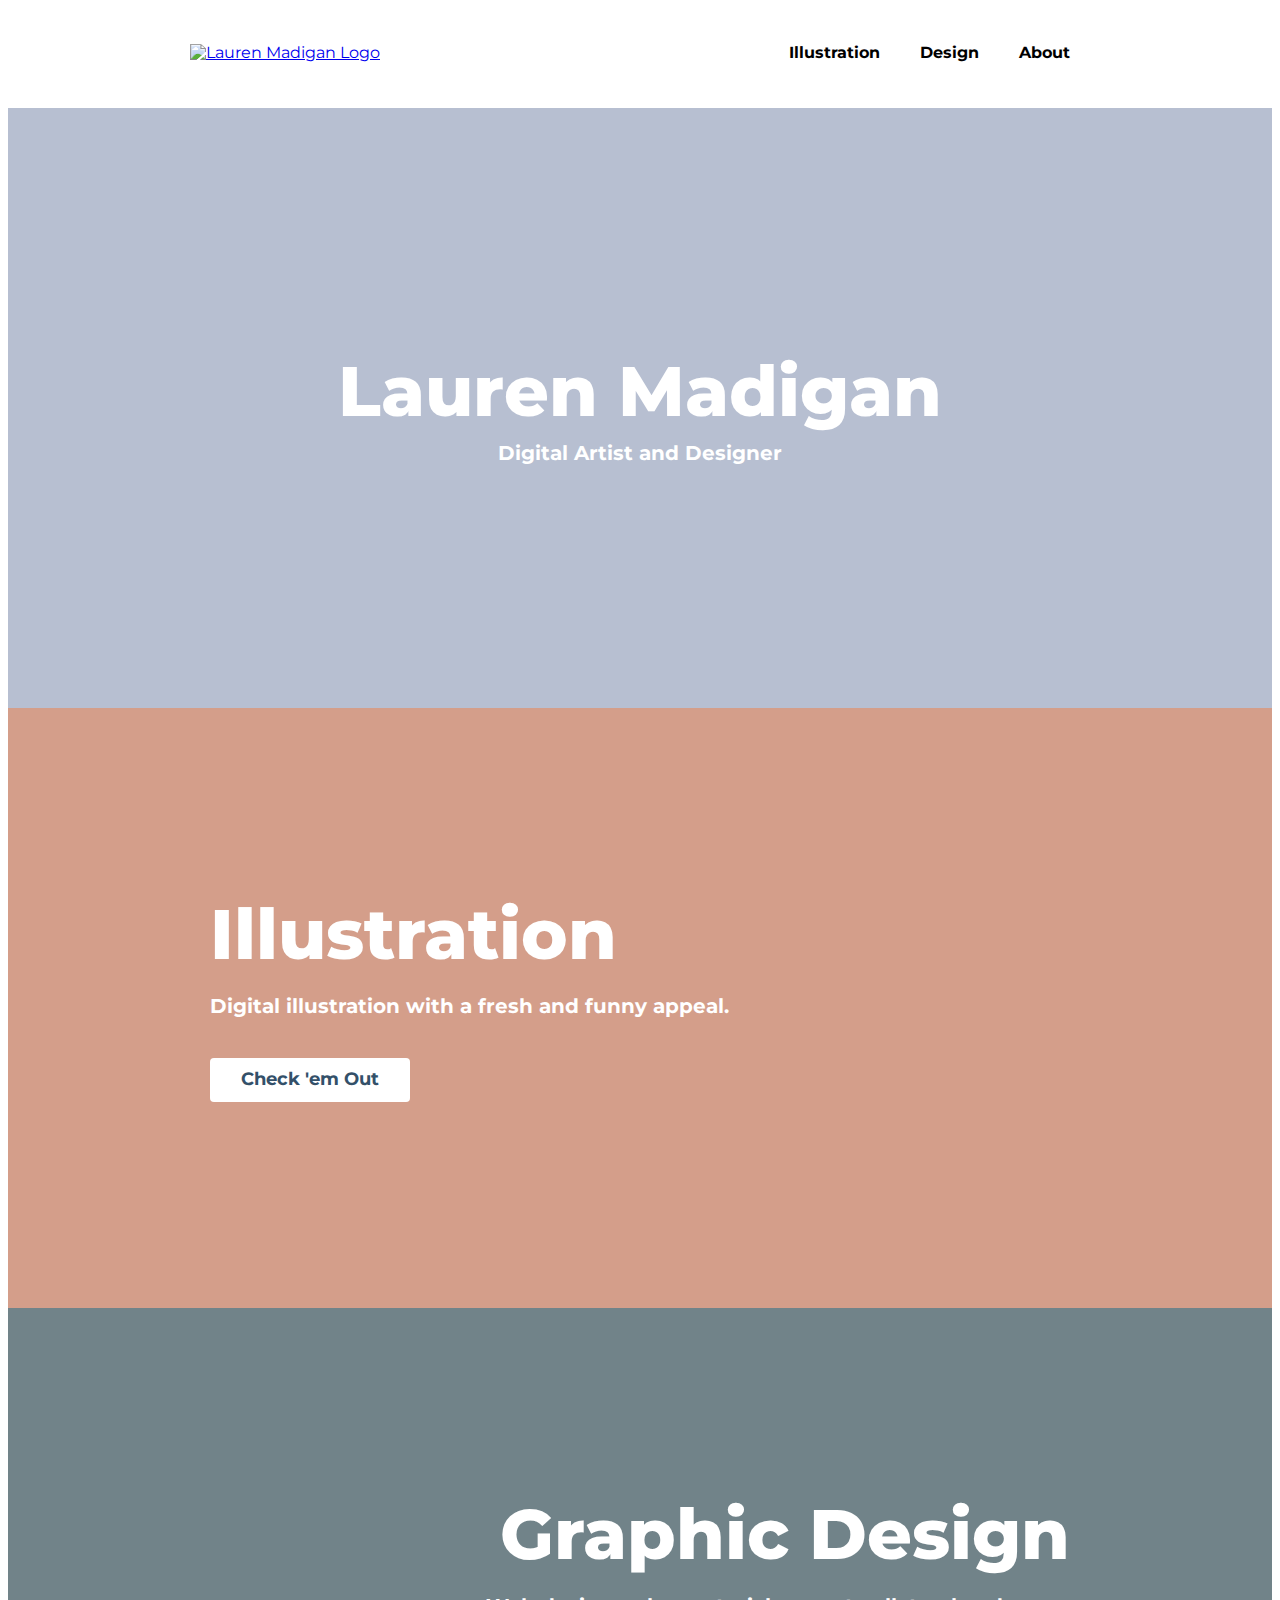
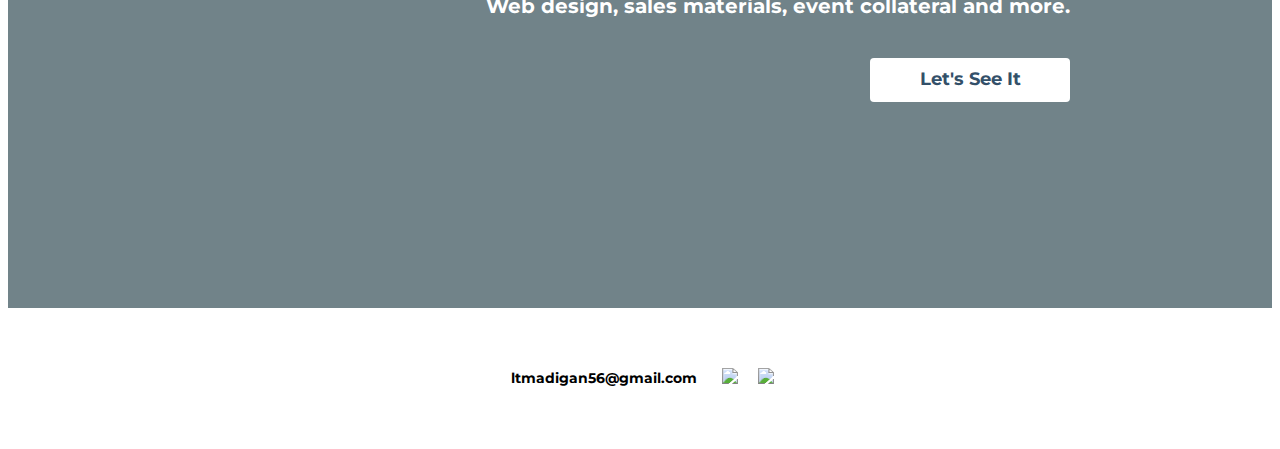
==== index.html @ 4bc65998 "Initial commit" ====
<!DOCTYPE html>
<html lang="en">
  <head>
    <!-- <link
      rel="stylesheet"
      href="https://maxcdn.bootstrapcdn.com/bootstrap/4.0.0/css/bootstrap.min.css"
      integrity="sha384-Gn5384xqQ1aoWXA+058RXPxPg6fy4IWvTNh0E263XmFcJlSAwiGgFAW/dAiS6JXm"
      crossorigin="anonymous"
    /> -->

    <link
      href="https://fonts.googleapis.com/css?family=Montserrat:400,700,800&display=swap"
      rel="stylesheet"
    />
    <meta charset="UTF-8" />
    <meta name="viewport" content="width=device-width, initial-scale=1.0" />
    <meta http-equiv="X-UA-Compatible" content="ie=edge" />
    <link rel="stylesheet" href="./css/normalize.css" />
    <link rel="stylesheet" href="./css/styles.css" />
    <title>FEWD Final Project Lauren Madigan</title>
  </head>

  <body>
    <div class="navigation">
      <div class="nav-logo">
        <a href="index.html"
          ><img src="https://i.imgur.com/mZYjOf1.png" alt="Lauren Madigan Logo"
        /></a>
      </div>
      <div class="nav-menu">
        <a href="illustration.html">Illustration</a>
        <a href="graphicdesign.html">Design</a>
        <!-- <a href="animation.html">Animation</a> -->
        <a href="about.html">About</a>
        <!-- <a href="contact.html">Contact</a> -->
      </div>
    </div>

    <div class="home-hero hero-mask-darken">
      <div class="home-hero-text">
        <h1>Lauren Madigan</h1>
        <h2>Digital Artist and Designer</h2>
      </div>
    </div>

    <div class="illu-block illu-mask-darken">
      <div class="illu-block-text">
        <h1>Illustration</h1>
        <h2>
          Digital illustration with a fresh and funny appeal.
        </h2>
        <a href="illustration.html"><button>Check 'em Out</button></a>
      </div>
    </div>

    <div class="design-block design-mask-darken">
      <div class="design-block-text">
        <h1>Graphic Design</h1>
        <h2>
          Web design, sales materials, event collateral and more.
        </h2>
        <a href="graphicdesign.html"><button>Let's See It</button></a>
      </div>
    </div>

    <footer>
      <div class="contact-info">
        <p>ltmadigan56@gmail.com</p>
      </div>
      <div class="social-media">
        <a href="https://www.instagram.com/lt_madigan/?hl=en"
          ><img src="https://img.icons8.com/metro/26/000000/instagram.png"
        /></a>
        <a href="https://www.instagram.com/lt_madigan/?hl=en"
          ><img src="https://img.icons8.com/metro/26/000000/linkedin.png"
        /></a>
      </div>
    </footer>

    <script src="js/script.js"></script>
  </body>
</html>
---- css/styles.css ----
body {
  font-family: "Montserrat", sans-serif;
}
.navigation {
  height: 30px;
  padding: 30px 0px;
  margin: 0px auto 10px auto;
  display: flex;
  justify-content: space-between;
  align-items: center;
  max-width: 900px;
}
.nav-menu {
  display: flex;
  justify-content: space-between;
}
.nav-logo img {
  max-height: 70px;
}
.nav-menu a {
  margin: 20px;
  text-decoration: none;
  font-family: "Montserrat", sans-serif;
  font-weight: 700;
  color: #000000;
  transition: 0.2s ease-in-out;
}

.nav-menu a:hover {
  color: #335069;
}

/* Homepage */

.home-hero {
  height: 600px;
  background-image: url(https://i.imgur.com/xymzCE1.png?1);
  background-size: cover;
  background-position: center;
  width: 100%;
  display: flex;
  align-items: center;
}
.home-hero-text {
  text-align: center;
  padding: auto 20px;
  margin: 0 auto;
  color: #ffffff;
  z-index: 2;
}
.illu-block {
  height: 600px;
  background-image: url(https://i.imgur.com/e2nEU2w.jpg);
  background-size: cover;
  background-position: center;
  width: 100%;
  display: flex;
  align-items: center;
  /* justify-content: center; */
}
.illu-block-text {
  display: flex;
  flex-direction: column;
  text-align: left;
  width: 900px;
  color: #ffffff;
  margin: 0 auto;
  z-index: 2;
}
.design-block {
  height: 600px;
  background-image: url(https://i.imgur.com/nbIwIam.jpg?2);
  background-size: cover;
  background-position: center;
  width: 100%;
  display: flex;
  align-items: center;
  /* justify-content: center; */
}
.design-block-text {
  display: flex;
  flex-direction: column;
  justify-content: flex-end;
  text-align: right;
  width: 900px;
  color: #ffffff;
  margin: 0 auto;
  z-index: 2;
}

.gallery {
  max-width: 900px;
  margin: 30px auto;
}
.gallery h1 {
  text-align: center;
}

.gallery h2 {
  text-align: center;
  margin: 10px 10px 60px 10px;
}

.images {
  display: grid;
  grid-template-columns: 1fr 1fr 1fr;
  grid-gap: 15px;
  margin: 50px auto;
}

.art {
  background-color: #ffffff;
  border-radius: 5px;
  height: auto;
  display: flex;
  flex-direction: column;
  transition: 0.2s ease-in-out;
}

/* Illustration Page */

.illu-1 {
  background-image: url(https://i.imgur.com/33XX5W5.jpg);
  background-size: cover;
  background-position: center center;
  width: 100%;
  height: 275px;
  position: relative;
  border-radius: 7px;
  transition: 0.2s ease-in-out;
}
.illu-1:hover {
  box-shadow: 0px 0px 10px rgba(55, 100, 115, 0.3);
}
.illu-2 {
  background-image: url(https://i.imgur.com/fdodBgp.png);
  background-size: cover;
  background-position: center center;
  width: 100%;
  height: 275px;
  position: relative;
  border-radius: 7px;
  transition: 0.2s ease-in-out;
}
.illu-2:hover {
  box-shadow: 0px 0px 10px rgba(55, 100, 115, 0.3);
}
.illu-3 {
  background-image: url(https://i.imgur.com/jPThajF.jpg);
  background-size: cover;
  background-position: center center;
  width: 100%;
  height: 275px;
  position: relative;
  border-radius: 7px;
  transition: 0.2s ease-in-out;
}
.illu-3:hover {
  box-shadow: 0px 0px 10px rgba(55, 100, 115, 0.3);
}
.illu-4 {
  background-image: url(https://i.imgur.com/e2nEU2w.jpg);
  background-size: cover;
  background-position: center center;
  width: 100%;
  height: 275px;
  position: relative;
  border-radius: 7px;
  transition: 0.2s ease-in-out;
}
.illu-4:hover {
  box-shadow: 0px 0px 10px rgba(55, 100, 115, 0.3);
}
.illu-5 {
  background-image: url(https://i.imgur.com/Sp2pTGI.jpg);
  background-size: cover;
  background-position: center center;
  width: 100%;
  height: 275px;
  position: relative;
  border-radius: 7px;
  transition: 0.2s ease-in-out;
}
.illu-5:hover {
  box-shadow: 0px 0px 10px rgba(55, 100, 115, 0.3);
}
.illu-6 {
  background-image: url(https://i.imgur.com/ApmLcyU.jpg);
  background-size: cover;
  background-position: center center;
  width: 100%;
  height: 275px;
  position: relative;
  border-radius: 7px;
  transition: 0.2s ease-in-out;
}
.illu-6:hover {
  box-shadow: 0px 0px 10px rgba(55, 100, 115, 0.3);
}
.illu-7 {
  background-image: url(https://i.imgur.com/mPZDxzH.jpg);
  background-size: cover;
  background-position: center center;
  width: 100%;
  height: 275px;
  position: relative;
  border-radius: 7px;
  transition: 0.2s ease-in-out;
}
.illu-7:hover {
  box-shadow: 0px 0px 10px rgba(55, 100, 115, 0.3);
}
.illu-8 {
  background-image: url(https://i.imgur.com/Yi64EyD.jpg?1);
  background-size: cover;
  background-position: center center;
  width: 100%;
  height: 275px;
  position: relative;
  border-radius: 7px;
  transition: 0.2s ease-in-out;
}
.illu-8:hover {
  box-shadow: 0px 0px 10px rgba(55, 100, 115, 0.3);
}
.illu-9 {
  background-image: url(https://i.imgur.com/82Aw3Sy.jpg);
  background-size: cover;
  background-position: center center;
  width: 100%;
  height: 275px;
  position: relative;
  border-radius: 7px;
  transition: 0.2s ease-in-out;
}
.illu-9:hover {
  box-shadow: 0px 0px 10px rgba(55, 100, 115, 0.3);
}

/* Graphic Design */

.design-1 {
  background-image: url(https://i.imgur.com/yxMHNwl.jpg?1);
  background-size: cover;
  background-position: center center;
  width: 100%;
  height: 275px;
  position: relative;
  border-radius: 7px;
  transition: 0.2s ease-in-out;
}
.design-1:hover {
  box-shadow: 0px 0px 10px rgba(55, 100, 115, 0.3);
}
.design-2 {
  background-image: url(https://i.imgur.com/X4IhbAr.png);
  background-size: cover;
  background-position: center center;
  width: 100%;
  height: 275px;
  position: relative;
  border-radius: 7px;
  transition: 0.2s ease-in-out;
}
.design-2:hover {
  box-shadow: 0px 0px 10px rgba(55, 100, 115, 0.3);
}
.design-3 {
  background-image: url(https://i.imgur.com/bBBZdVY.jpg?1);
  background-size: cover;
  background-position: center center;
  width: 100%;
  height: 275px;
  position: relative;
  border-radius: 7px;
  transition: 0.2s ease-in-out;
}
.design-3:hover {
  box-shadow: 0px 0px 10px rgba(55, 100, 115, 0.3);
}
.design-4 {
  background-image: url(https://i.imgur.com/No47wD9.jpg);
  background-size: cover;
  background-position: center center;
  width: 100%;
  height: 275px;
  position: relative;
  border-radius: 7px;
  transition: 0.2s ease-in-out;
}
.design-4:hover {
  box-shadow: 0px 0px 10px rgba(55, 100, 115, 0.3);
}
.design-5 {
  background-image: url(https://i.imgur.com/xq6skKF.jpg?1);
  background-size: cover;
  background-position: center center;
  width: 100%;
  height: 275px;
  position: relative;
  border-radius: 7px;
  transition: 0.2s ease-in-out;
}
.design-5:hover {
  box-shadow: 0px 0px 10px rgba(55, 100, 115, 0.3);
}
.design-6 {
  background-image: url(https://i.imgur.com/nbIwIam.jpg?2);
  background-size: cover;
  background-position: center center;
  width: 100%;
  height: 275px;
  position: relative;
  border-radius: 7px;
  transition: 0.2s ease-in-out;
}
.design-6:hover {
  box-shadow: 0px 0px 10px rgba(55, 100, 115, 0.3);
}
.design-7 {
  background-image: url(https://i.imgur.com/YcvdTVe.png?1);
  background-size: cover;
  background-position: center center;
  width: 100%;
  height: 275px;
  position: relative;
  border-radius: 7px;
  transition: 0.2s ease-in-out;
}
.design-7:hover {
  box-shadow: 0px 0px 10px rgba(55, 100, 115, 0.3);
}
.design-8 {
  background-image: url(https://i.imgur.com/3QznoS1.png);
  background-size: cover;
  background-position: center center;
  width: 100%;
  height: 275px;
  position: relative;
  border-radius: 7px;
  transition: 0.2s ease-in-out;
}
.design-8:hover {
  box-shadow: 0px 0px 10px rgba(55, 100, 115, 0.3);
}
.design-9 {
  background-image: url(https://i.imgur.com/VW8FCss.png);
  background-size: cover;
  background-position: center center;
  width: 100%;
  height: 275px;
  position: relative;
  border-radius: 7px;
  transition: 0.2s ease-in-out;
}
.design-9:hover {
  box-shadow: 0px 0px 10px rgba(55, 100, 115, 0.3);
}

/* About Page */

.about {
  max-width: 900px;
  margin: 65px auto;
  display: flex;
  flex-direction: column;
  /* justify-content: center; */
  align-items: center;
  text-align: center;
}
.about img {
  border-radius: 150px;
  height: 250px;
  width: 250px;
  margin: 0 auto 25px auto;
}

.title-text {
  font-family: "Montserrat", sans-serif;
  font-weight: 800;
  font-size: 70px;
}

h1 {
  font-family: "Montserrat", sans-serif;
  font-weight: 800;
  font-size: 70px;
  margin: 10px 20px;
}

h2 {
  font-family: "Montserrat", sans-serif;
  font-weight: 700;
  font-size: 20px;
  margin: 10px 20px;
}

h4 {
  font-family: "Montserrat", sans-serif;
  font-weight: 700;
  font-size: 16px;
  line-height: 1.2;
  transition: 0.1s ease-in-out;
}
h4:hover {
  color: #335069;
}

p {
  font-family: "Montserrat", sans-serif;
  font-weight: 400;
  font-size: 14px;
  line-height: 1.5;
}

.social-media {
  display: flex;
  justify-content: center;
  align-items: center;
}

.social-media img {
  padding: 0px 10px;
}

footer {
  display: flex;
  justify-content: center;
  margin: 60px auto;
}
/* .contact-info {
  display: flex;
} */
.contact-info p {
  margin: 0 15px;
  font-family: "Montserrat", sans-serif;
  font-weight: 700;
}

.design-mask-darken {
  position: relative;
}

.design-mask-darken:before {
  position: absolute;
  top: 0;
  right: 0;
  left: 0;
  bottom: 0;
  background-color: rgba(66, 89, 98, 0.75);
  content: "";
}

.illu-mask-darken {
  position: relative;
}

.illu-mask-darken:before {
  position: absolute;
  top: 0;
  right: 0;
  left: 0;
  bottom: 0;
  background-color: rgba(170, 61, 22, 0.5);
  content: "";
}

.hero-mask-darken {
  position: relative;
}

.hero-mask-darken:before {
  position: absolute;
  top: 0;
  right: 0;
  left: 0;
  bottom: 0;
  background-color: rgba(135, 149, 179, 0.6);
  content: "";
}

button {
  height: 44px;
  background-color: #ffffff;
  color: #335069;
  border-radius: 4px;
  font-family: "Montserrat", sans-serif;
  font-weight: 700;
  font-size: 18px;
  border: none;
  width: 200px;
  /* padding: 0 20px; */
  margin: 30px 20px;
  transition: 0.2s ease-in-out;
}

button:hover {
  background-color: #bebebe;
  color: #ffffff;
}

@media (max-width: 670px) {
  h1 {
    font-size: 40px;
    margin: 5px 20px;
  }
  h2 {
    font-size: 16px;
    line-height: 1.5;
  }
  .design-block {
    height: 400px;
  }
  .illu-block {
    height: 400px;
  }
  .home-hero {
    height: 400px;
  }
  .images {
    grid-template-columns: 1fr 1fr;
  }
  .nav-logo img {
    max-height: 50px;
  }
  .nav-menu a {
    font-size: 14px;
    margin: 13px;
  }
  .navigation {
    height: 25px;
    padding: 20px 0px;
  }
}
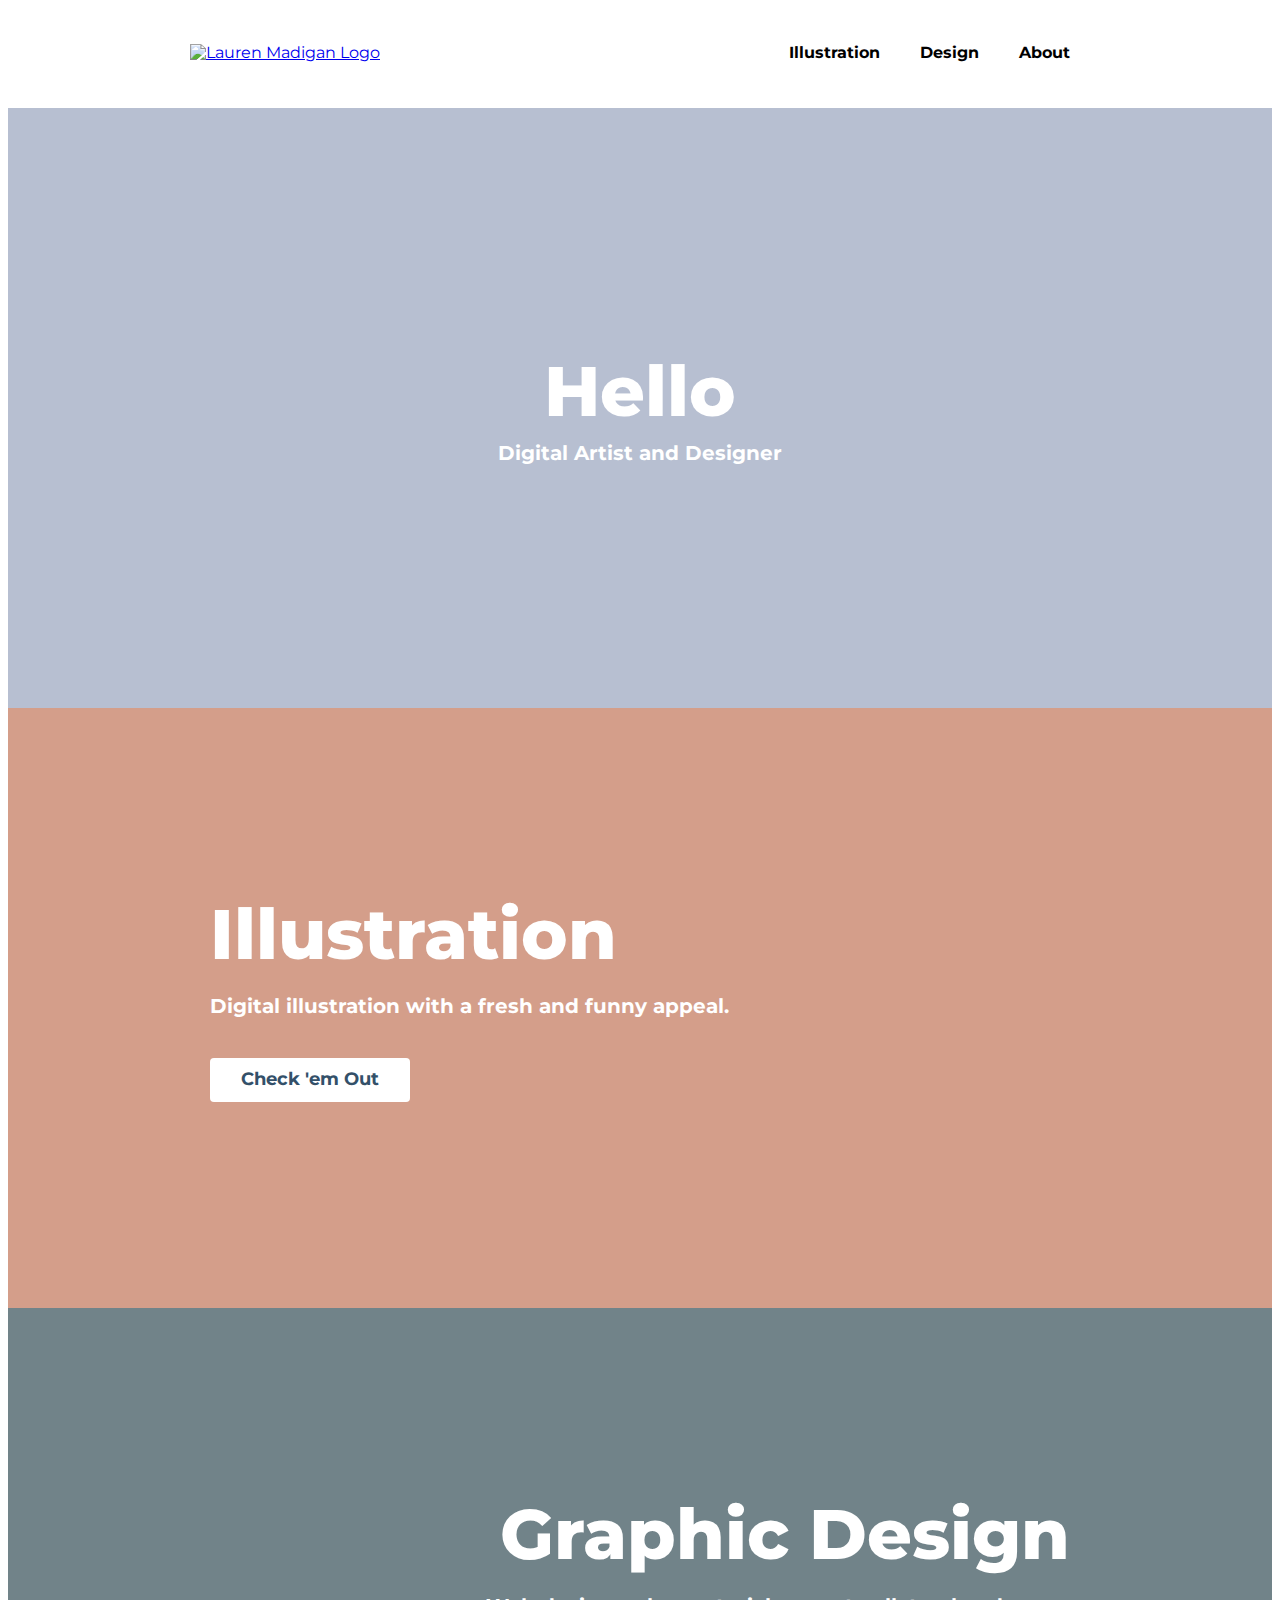
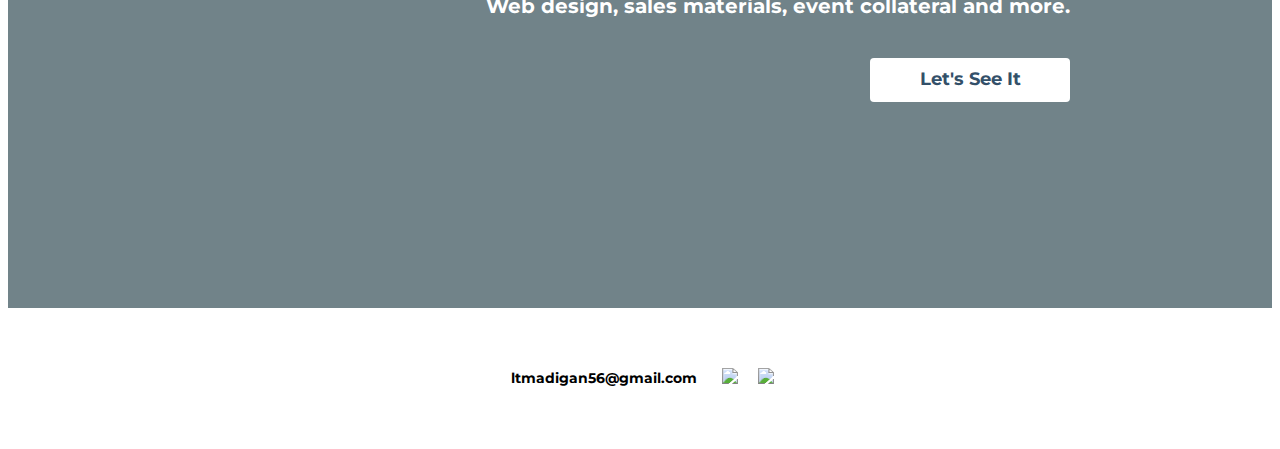
==== commit 0f42c3f6: "Changed H1 to Hello" ====
--- a/index.html
+++ b/index.html
@@ -38,7 +38,7 @@
 
     <div class="home-hero hero-mask-darken">
       <div class="home-hero-text">
-        <h1>Lauren Madigan</h1>
+        <h1>Hello</h1>
         <h2>Digital Artist and Designer</h2>
       </div>
     </div>
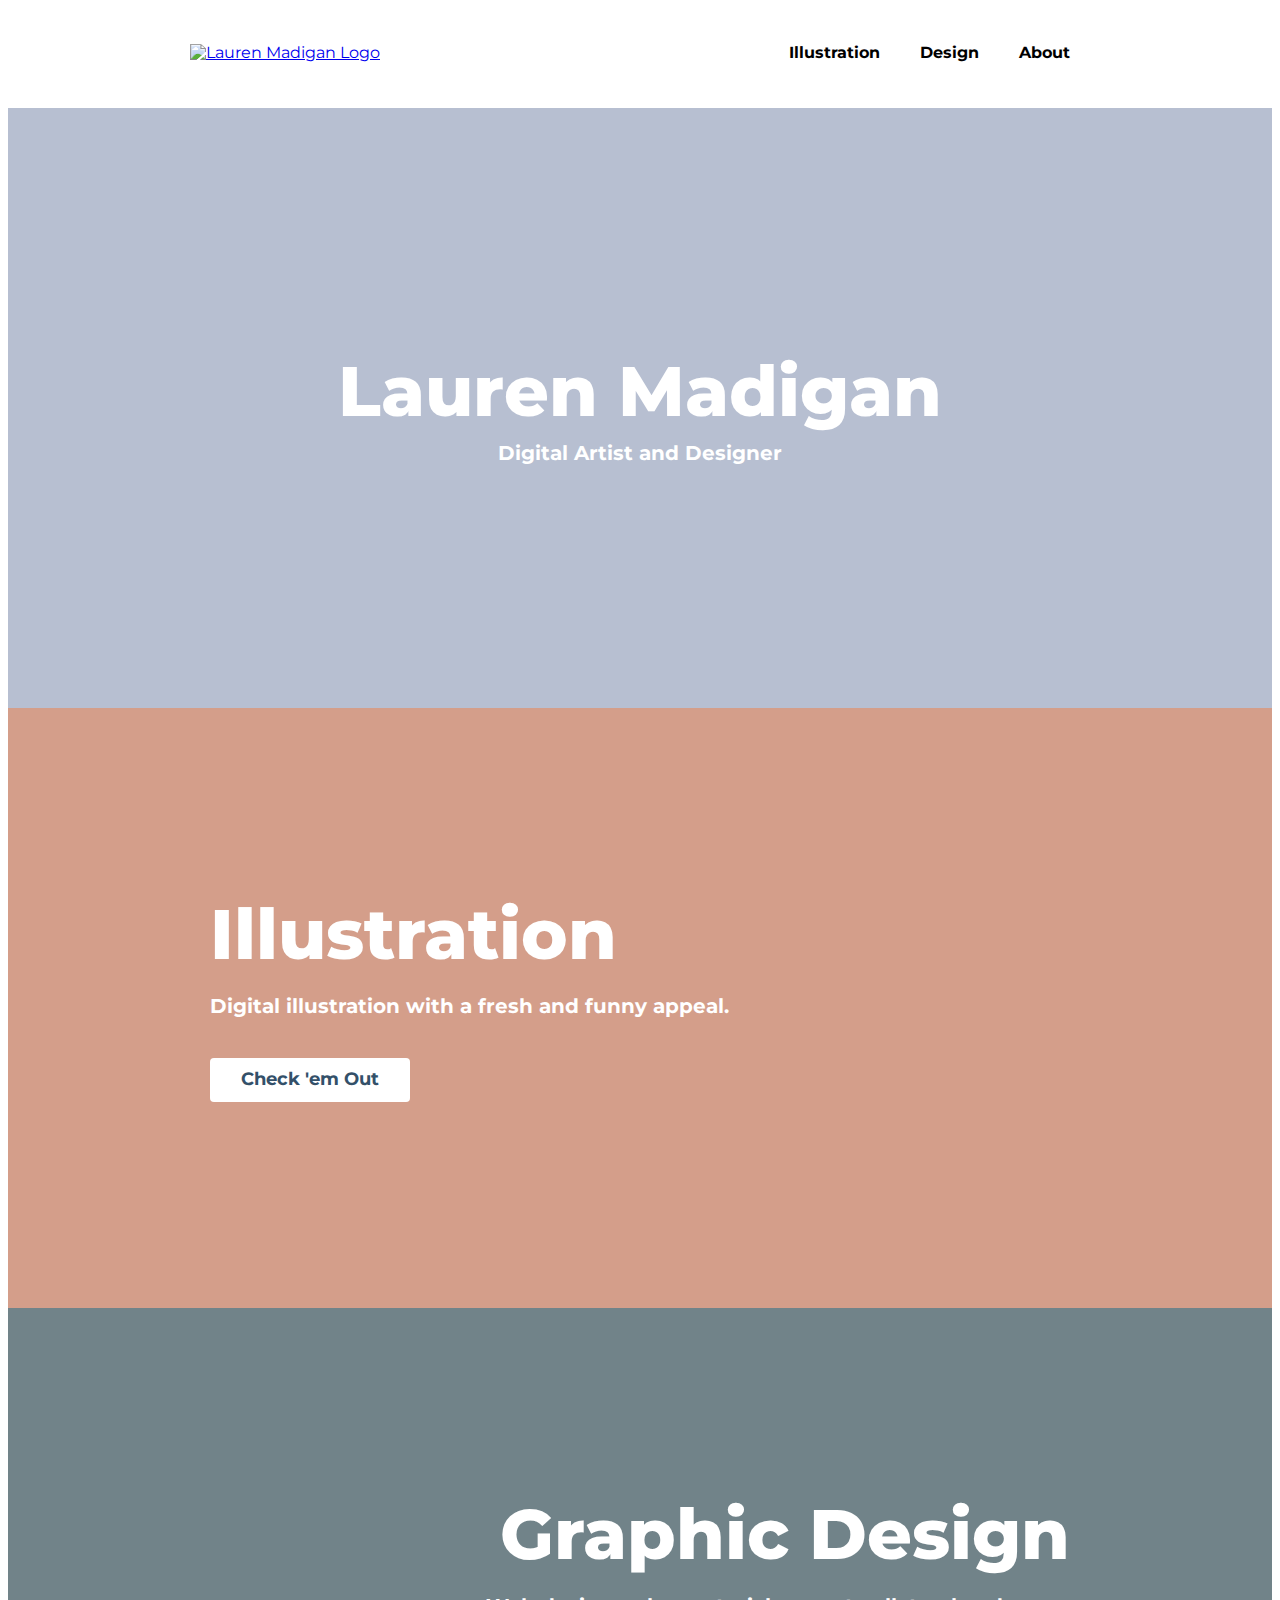
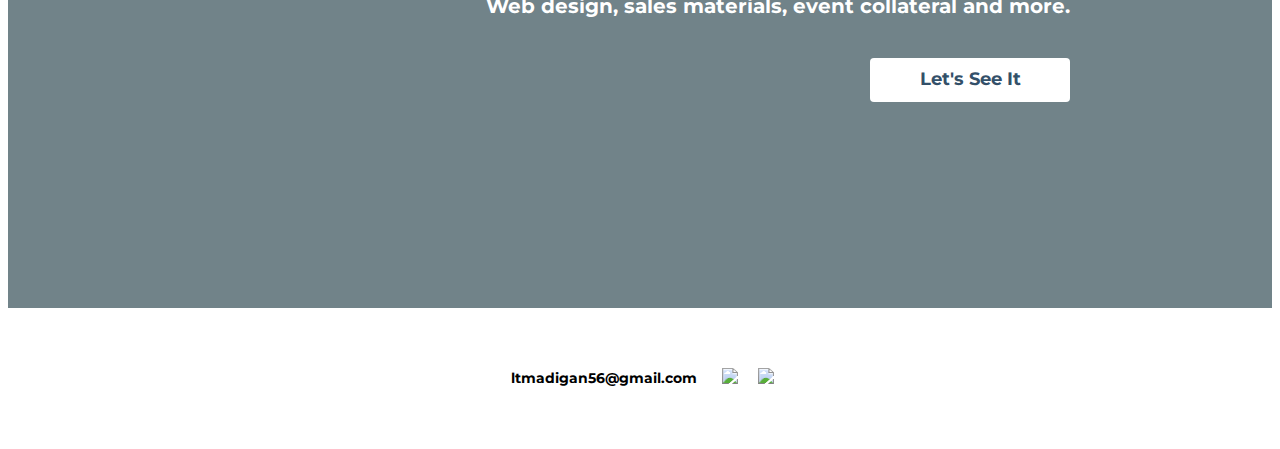
==== commit 633adc67: "Changed H1 back to Name" ====
--- a/index.html
+++ b/index.html
@@ -38,7 +38,7 @@
 
     <div class="home-hero hero-mask-darken">
       <div class="home-hero-text">
-        <h1>Hello</h1>
+        <h1>Lauren Madigan</h1>
         <h2>Digital Artist and Designer</h2>
       </div>
     </div>
